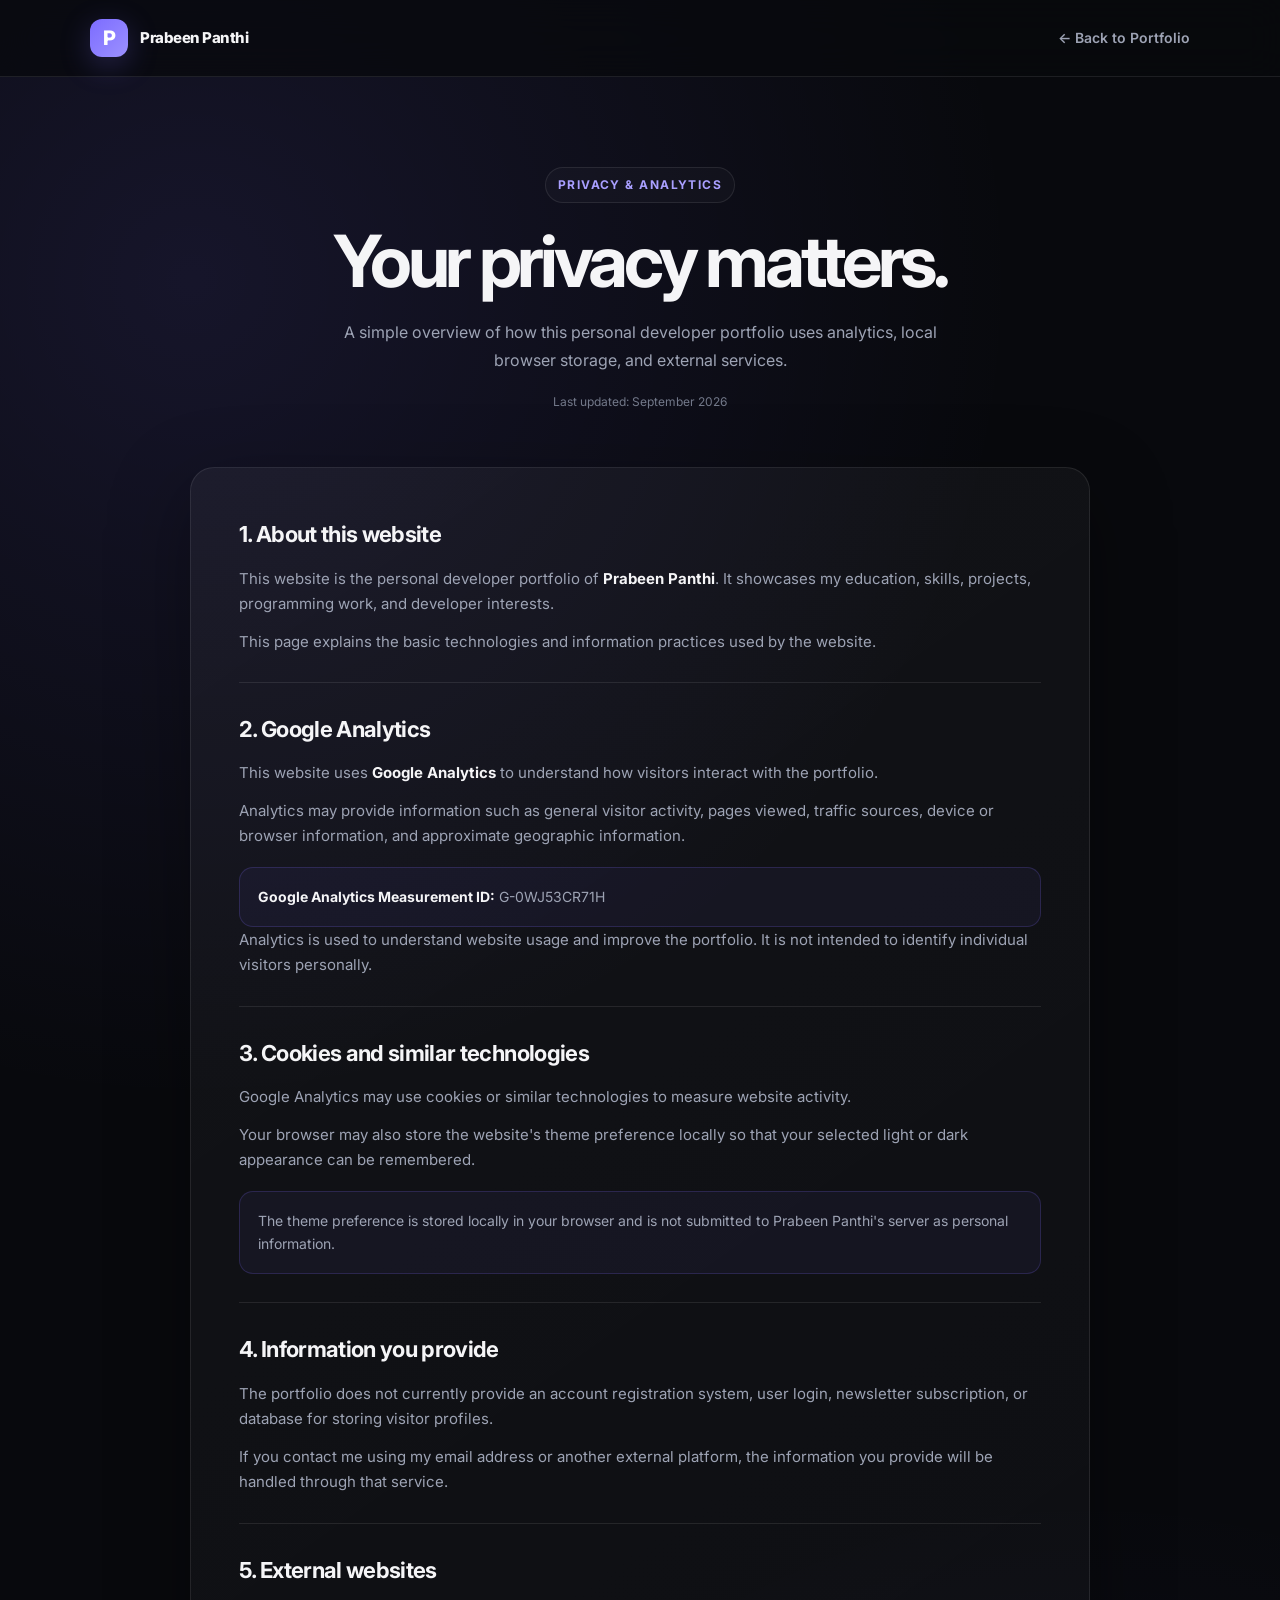
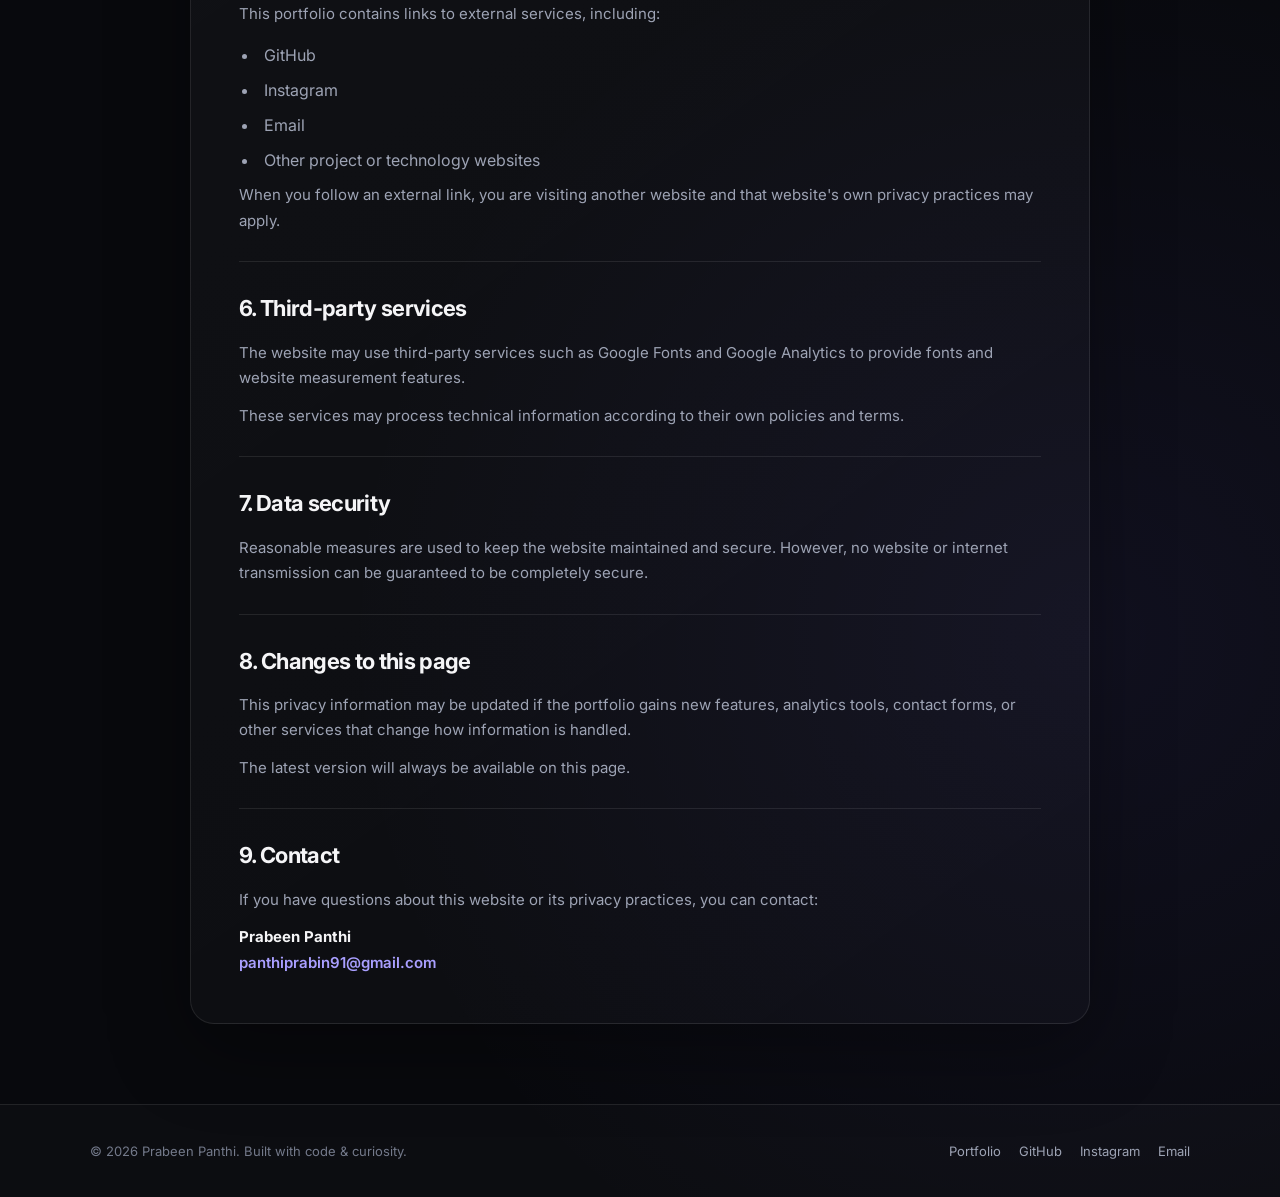
==== privacy.html @ bb487a1b "Update portfolio" ====
<!DOCTYPE html>
<html lang="en">
<head>
    <meta charset="UTF-8">
    <meta name="viewport" content="width=device-width, initial-scale=1.0">

    <title>Privacy & Analytics | Prabeen Panthi</title>

    <meta
        name="description"
        content="Privacy and analytics information for Prabeen Panthi's developer portfolio."
    >

    <!-- Favicon -->
    <link rel="icon" type="image/svg+xml" href="data:image/svg+xml,%3Csvg xmlns='http://www.w3.org/2000/svg' viewBox='0 0 100 100'%3E%3Crect width='100' height='100' rx='24' fill='%2309090d'/%3E%3Ctext x='50' y='69' text-anchor='middle' font-family='Arial' font-size='62' font-weight='800' fill='%236c63ff'%3EP%3C/text%3E%3C/svg%3E">

    <!-- Google Fonts -->
    <link rel="preconnect" href="https://fonts.googleapis.com">
    <link rel="preconnect" href="https://fonts.gstatic.com" crossorigin>
    <link
        href="https://fonts.googleapis.com/css2?family=Inter:wght@400;500;600;700;800&display=swap"
        rel="stylesheet"
    >

    <!-- Google Analytics -->
    <script async src="https://www.googletagmanager.com/gtag/js?id=G-0WJ53CR71H"></script>
    <script>
        window.dataLayer = window.dataLayer || [];

        function gtag() {
            dataLayer.push(arguments);
        }

        gtag('js', new Date());
        gtag('config', 'G-0WJ53CR71H');
    </script>

    <style>
        :root {
            --bg: #08090d;
            --surface: #101218;
            --surface-2: #151821;
            --border: rgba(255, 255, 255, 0.09);
            --text: #f5f5f7;
            --muted: #9da3b4;
            --accent: #7c6cff;
            --accent-2: #a99fff;
            --shadow: rgba(0, 0, 0, 0.35);
        }

        * {
            margin: 0;
            padding: 0;
            box-sizing: border-box;
        }

        html {
            scroll-behavior: smooth;
        }

        body {
            font-family: "Inter", sans-serif;
            background:
                radial-gradient(
                    circle at 15% 10%,
                    rgba(124, 108, 255, 0.12),
                    transparent 30%
                ),
                radial-gradient(
                    circle at 85% 80%,
                    rgba(124, 108, 255, 0.08),
                    transparent 30%
                ),
                var(--bg);
            color: var(--text);
            min-height: 100vh;
            line-height: 1.7;
        }

        a {
            color: inherit;
            text-decoration: none;
        }

        .container {
            width: min(100% - 40px, 900px);
            margin: auto;
        }

        /* NAVBAR */

        header {
            position: sticky;
            top: 0;
            z-index: 100;
            border-bottom: 1px solid var(--border);
            background: rgba(8, 9, 13, 0.78);
            backdrop-filter: blur(18px);
        }

        nav {
            width: min(100% - 40px, 1100px);
            margin: auto;
            min-height: 76px;
            display: flex;
            align-items: center;
            justify-content: space-between;
        }

        .brand {
            display: flex;
            align-items: center;
            gap: 12px;
            font-weight: 800;
            letter-spacing: -0.03em;
        }

        .brand-icon {
            width: 38px;
            height: 38px;
            display: grid;
            place-items: center;
            border-radius: 12px;
            background: linear-gradient(135deg, #7c6cff, #9c91ff);
            color: white;
            font-size: 20px;
            font-weight: 800;
            box-shadow: 0 8px 30px rgba(124, 108, 255, 0.25);
        }

        .brand span {
            font-size: 15px;
        }

        .back-link {
            color: var(--muted);
            font-size: 14px;
            font-weight: 600;
            transition: 0.2s ease;
        }

        .back-link:hover {
            color: var(--text);
        }

        /* HERO */

        .hero {
            padding: 90px 0 55px;
            text-align: center;
        }

        .eyebrow {
            display: inline-flex;
            align-items: center;
            gap: 8px;
            padding: 7px 12px;
            border: 1px solid var(--border);
            border-radius: 999px;
            background: rgba(255, 255, 255, 0.025);
            color: var(--accent-2);
            font-size: 12px;
            font-weight: 700;
            text-transform: uppercase;
            letter-spacing: 0.12em;
        }

        h1 {
            margin-top: 22px;
            font-size: clamp(42px, 7vw, 72px);
            line-height: 1;
            letter-spacing: -0.06em;
        }

        .hero p {
            max-width: 650px;
            margin: 22px auto 0;
            color: var(--muted);
            font-size: 16px;
        }

        .updated {
            margin-top: 18px;
            font-size: 12px;
            color: #73798a;
        }

        /* CONTENT */

        main {
            padding-bottom: 80px;
        }

        .privacy-card {
            background: linear-gradient(
                145deg,
                rgba(255, 255, 255, 0.045),
                rgba(255, 255, 255, 0.018)
            );
            border: 1px solid var(--border);
            border-radius: 24px;
            padding: clamp(25px, 5vw, 48px);
            box-shadow: 0 25px 80px var(--shadow);
        }

        .section {
            padding: 28px 0;
            border-bottom: 1px solid var(--border);
        }

        .section:first-child {
            padding-top: 0;
        }

        .section:last-child {
            border-bottom: 0;
            padding-bottom: 0;
        }

        h2 {
            font-size: 22px;
            letter-spacing: -0.03em;
            margin-bottom: 12px;
        }

        p {
            color: var(--muted);
            font-size: 15px;
        }

        .section p + p {
            margin-top: 12px;
        }

        ul {
            margin: 15px 0 0 20px;
            color: var(--muted);
        }

        li {
            margin: 8px 0;
            padding-left: 5px;
        }

        strong {
            color: var(--text);
        }

        .highlight {
            margin-top: 18px;
            padding: 17px 18px;
            border: 1px solid rgba(124, 108, 255, 0.2);
            border-radius: 14px;
            background: rgba(124, 108, 255, 0.06);
        }

        .highlight p {
            font-size: 14px;
        }

        .email {
            color: var(--accent-2);
            font-weight: 600;
        }

        /* FOOTER */

        footer {
            border-top: 1px solid var(--border);
            padding: 35px 0;
            background: rgba(255, 255, 255, 0.015);
        }

        .footer-inner {
            width: min(100% - 40px, 1100px);
            margin: auto;
            display: flex;
            justify-content: space-between;
            align-items: center;
            gap: 25px;
        }

        .footer-copy {
            color: #73798a;
            font-size: 13px;
        }

        .footer-links {
            display: flex;
            flex-wrap: wrap;
            gap: 18px;
        }

        .footer-links a {
            color: var(--muted);
            font-size: 13px;
            transition: 0.2s ease;
        }

        .footer-links a:hover {
            color: var(--text);
        }

        @media (max-width: 650px) {
            nav {
                min-height: 68px;
            }

            .hero {
                padding: 65px 0 40px;
            }

            .footer-inner {
                flex-direction: column;
                align-items: flex-start;
            }

            .privacy-card {
                border-radius: 18px;
            }
        }
    </style>
</head>

<body>

    <!-- NAVIGATION -->
    <header>
        <nav>
            <a href="index.html" class="brand">
                <div class="brand-icon">P</div>
                <span>Prabeen Panthi</span>
            </a>

            <a href="index.html" class="back-link">
                ← Back to Portfolio
            </a>
        </nav>
    </header>

    <!-- HERO -->
    <section class="hero">
        <div class="container">
            <span class="eyebrow">Privacy & Analytics</span>

            <h1>Your privacy matters.</h1>

            <p>
                A simple overview of how this personal developer portfolio
                uses analytics, local browser storage, and external services.
            </p>

            <div class="updated">
                Last updated: September 2026
            </div>
        </div>
    </section>

    <!-- CONTENT -->
    <main>
        <div class="container">

            <article class="privacy-card">

                <section class="section">
                    <h2>1. About this website</h2>

                    <p>
                        This website is the personal developer portfolio of
                        <strong>Prabeen Panthi</strong>. It showcases my
                        education, skills, projects, programming work, and
                        developer interests.
                    </p>

                    <p>
                        This page explains the basic technologies and
                        information practices used by the website.
                    </p>
                </section>

                <section class="section">
                    <h2>2. Google Analytics</h2>

                    <p>
                        This website uses <strong>Google Analytics</strong>
                        to understand how visitors interact with the
                        portfolio.
                    </p>

                    <p>
                        Analytics may provide information such as general
                        visitor activity, pages viewed, traffic sources,
                        device or browser information, and approximate
                        geographic information.
                    </p>

                    <div class="highlight">
                        <p>
                            <strong>Google Analytics Measurement ID:</strong>
                            G-0WJ53CR71H
                        </p>
                    </div>

                    <p>
                        Analytics is used to understand website usage and
                        improve the portfolio. It is not intended to identify
                        individual visitors personally.
                    </p>
                </section>

                <section class="section">
                    <h2>3. Cookies and similar technologies</h2>

                    <p>
                        Google Analytics may use cookies or similar
                        technologies to measure website activity.
                    </p>

                    <p>
                        Your browser may also store the website's theme
                        preference locally so that your selected light or
                        dark appearance can be remembered.
                    </p>

                    <div class="highlight">
                        <p>
                            The theme preference is stored locally in your
                            browser and is not submitted to Prabeen Panthi's
                            server as personal information.
                        </p>
                    </div>
                </section>

                <section class="section">
                    <h2>4. Information you provide</h2>

                    <p>
                        The portfolio does not currently provide an account
                        registration system, user login, newsletter
                        subscription, or database for storing visitor
                        profiles.
                    </p>

                    <p>
                        If you contact me using my email address or another
                        external platform, the information you provide will
                        be handled through that service.
                    </p>
                </section>

                <section class="section">
                    <h2>5. External websites</h2>

                    <p>
                        This portfolio contains links to external services,
                        including:
                    </p>

                    <ul>
                        <li>GitHub</li>
                        <li>Instagram</li>
                        <li>Email</li>
                        <li>Other project or technology websites</li>
                    </ul>

                    <p>
                        When you follow an external link, you are visiting
                        another website and that website's own privacy
                        practices may apply.
                    </p>
                </section>

                <section class="section">
                    <h2>6. Third-party services</h2>

                    <p>
                        The website may use third-party services such as
                        Google Fonts and Google Analytics to provide fonts and
                        website measurement features.
                    </p>

                    <p>
                        These services may process technical information
                        according to their own policies and terms.
                    </p>
                </section>

                <section class="section">
                    <h2>7. Data security</h2>

                    <p>
                        Reasonable measures are used to keep the website
                        maintained and secure. However, no website or
                        internet transmission can be guaranteed to be
                        completely secure.
                    </p>
                </section>

                <section class="section">
                    <h2>8. Changes to this page</h2>

                    <p>
                        This privacy information may be updated if the
                        portfolio gains new features, analytics tools,
                        contact forms, or other services that change how
                        information is handled.
                    </p>

                    <p>
                        The latest version will always be available on this
                        page.
                    </p>
                </section>

                <section class="section">
                    <h2>9. Contact</h2>

                    <p>
                        If you have questions about this website or its
                        privacy practices, you can contact:
                    </p>

                    <p>
                        <strong>Prabeen Panthi</strong><br>
                        <a
                            class="email"
                            href="mailto:panthiprabin91@gmail.com"
                        >
                            panthiprabin91@gmail.com
                        </a>
                    </p>
                </section>

            </article>

        </div>
    </main>

    <!-- FOOTER -->
    <footer>
        <div class="footer-inner">

            <div class="footer-copy">
                © 2026 Prabeen Panthi. Built with code & curiosity.
            </div>

            <div class="footer-links">
                <a href="index.html">Portfolio</a>

                <a
                    href="https://github.com/prabeen43"
                    target="_blank"
                    rel="noopener noreferrer"
                >
                    GitHub
                </a>

                <a
                    href="https://www.instagram.com/_prabeen.js_/"
                    target="_blank"
                    rel="noopener noreferrer"
                >
                    Instagram
                </a>

                <a href="mailto:panthiprabin91@gmail.com">
                    Email
                </a>
            </div>

        </div>
    </footer>

</body>
</html>
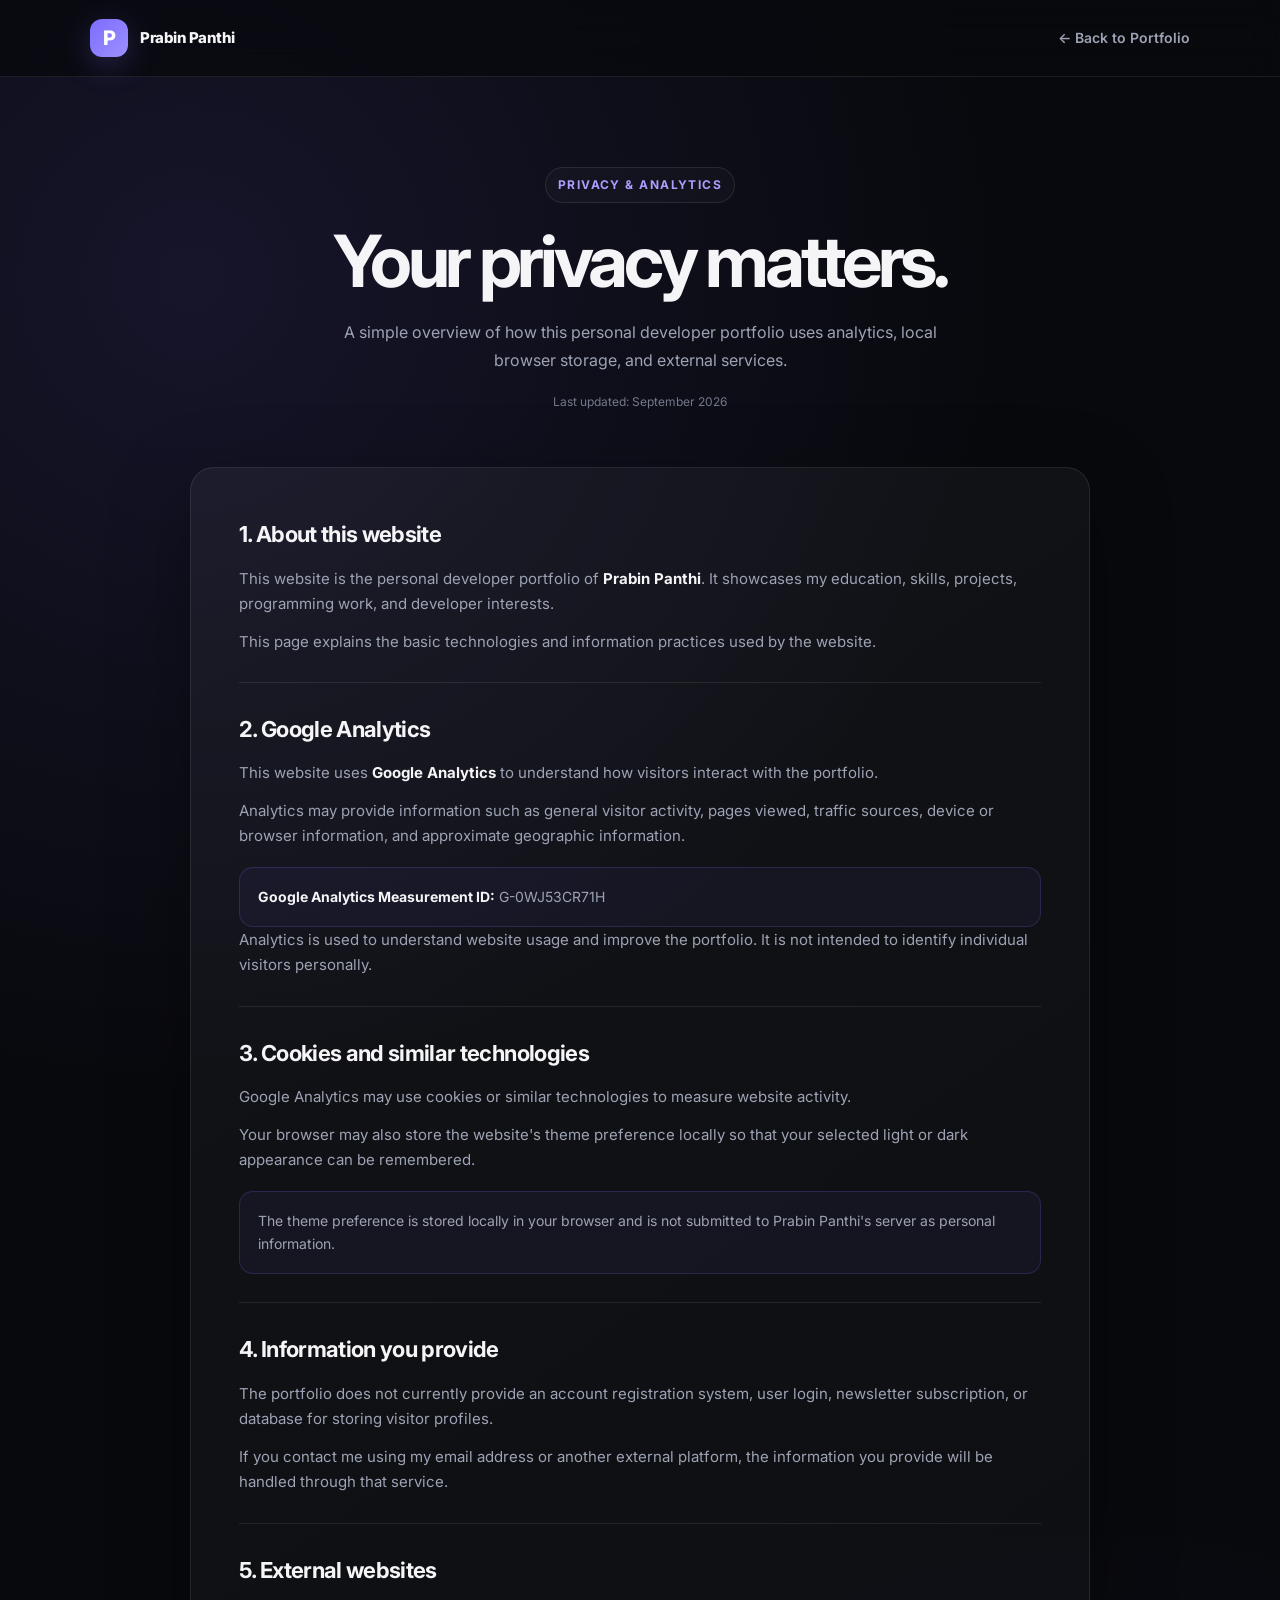
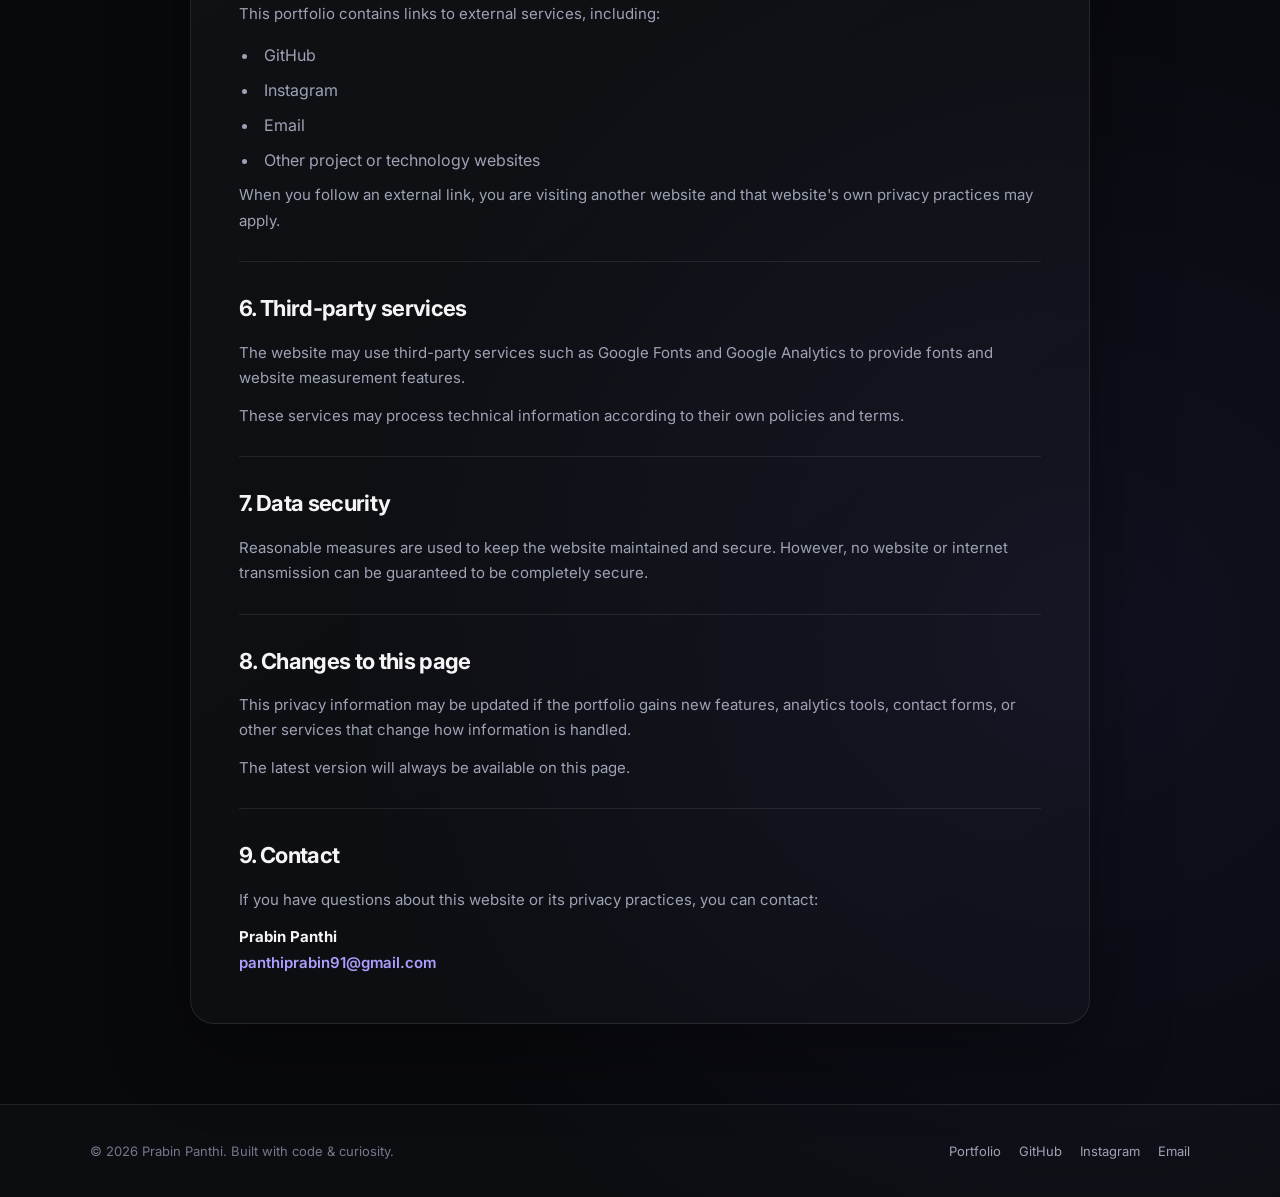
==== commit 554fd76d: "Update portfolio" ====
--- a/privacy.html
+++ b/privacy.html
@@ -4,11 +4,11 @@
     <meta charset="UTF-8">
     <meta name="viewport" content="width=device-width, initial-scale=1.0">
 
-    <title>Privacy & Analytics | Prabeen Panthi</title>
+    <title>Privacy & Analytics | Prabin Panthi</title>
 
     <meta
         name="description"
-        content="Privacy and analytics information for Prabeen Panthi's developer portfolio."
+        content="Privacy and analytics information for Prabin Panthi's developer portfolio."
     >
 
     <!-- Favicon -->
@@ -329,7 +329,7 @@
         <nav>
             <a href="index.html" class="brand">
                 <div class="brand-icon">P</div>
-                <span>Prabeen Panthi</span>
+                <span>Prabin Panthi</span>
             </a>
 
             <a href="index.html" class="back-link">
@@ -367,7 +367,7 @@
 
                     <p>
                         This website is the personal developer portfolio of
-                        <strong>Prabeen Panthi</strong>. It showcases my
+                        <strong>Prabin Panthi</strong>. It showcases my
                         education, skills, projects, programming work, and
                         developer interests.
                     </p>
@@ -425,7 +425,7 @@
                     <div class="highlight">
                         <p>
                             The theme preference is stored locally in your
-                            browser and is not submitted to Prabeen Panthi's
+                            browser and is not submitted to Prabin Panthi's
                             server as personal information.
                         </p>
                     </div>
@@ -521,7 +521,7 @@
                     </p>
 
                     <p>
-                        <strong>Prabeen Panthi</strong><br>
+                        <strong>Prabin Panthi</strong><br>
                         <a
                             class="email"
                             href="mailto:panthiprabin91@gmail.com"
@@ -541,7 +541,7 @@
         <div class="footer-inner">
 
             <div class="footer-copy">
-                © 2026 Prabeen Panthi. Built with code & curiosity.
+                © 2026 Prabin Panthi. Built with code & curiosity.
             </div>
 
             <div class="footer-links">
